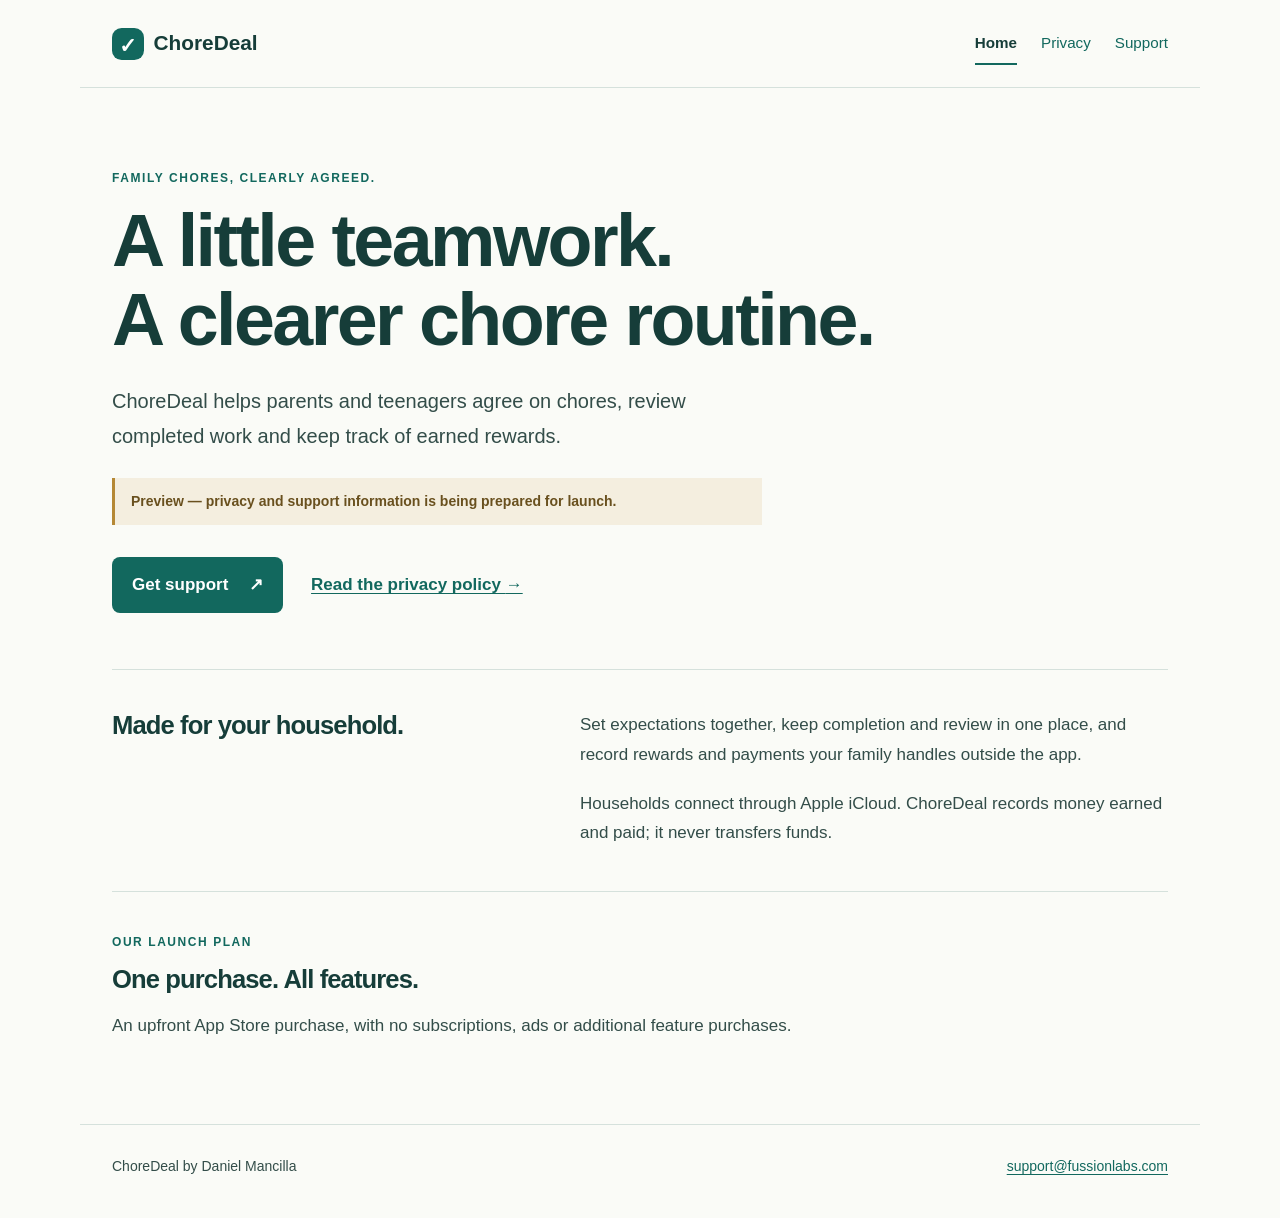
==== docs/index.html @ 33dbc9fd "added pages" ====
<!doctype html>
<html lang="en">
<head>
  <meta charset="utf-8">
  <meta name="viewport" content="width=device-width, initial-scale=1">
  <meta name="description" content="ChoreDeal privacy and support information for families.">
  <meta name="robots" content="noindex">
  <title>Family chores &amp; rewards · ChoreDeal</title>
  <link rel="stylesheet" href="styles.css">
</head>
<body>
  <a class="skip" href="#main">Skip to content</a>
  <header class="site-header">
    <a class="brand" href="index.html"><span class="brand-mark" aria-hidden="true">✓</span>ChoreDeal</a>
    <nav aria-label="Main navigation"><a href="index.html" aria-current="page">Home</a><a href="privacy.html">Privacy</a><a href="support.html">Support</a></nav>
  </header>
  <main id="main" class="home">
    <section class="hero">
  <p class="eyebrow">Family chores, clearly agreed.</p>
  <h1>A little teamwork.<br>A clearer chore routine.</h1>
  <p class="intro">ChoreDeal helps parents and teenagers agree on chores, review completed work and keep track of earned rewards.</p>
  <p class="draft"><strong>Preview — privacy and support information is being prepared for launch.</strong></p>
  <div class="actions"><a class="button" href="support.html">Get support <span aria-hidden="true">↗</span></a><a class="text-link" href="privacy.html">Read the privacy policy <span aria-hidden="true">→</span></a></div>
</section>
<section class="overview" aria-labelledby="together">
  <h2 id="together">Made for your household.</h2>
  <div><p>Set expectations together, keep completion and review in one place, and record rewards and payments your family handles outside the app.</p><p>Households connect through Apple iCloud. ChoreDeal records money earned and paid; it never transfers funds.</p></div>
</section>
<section class="purchase" aria-labelledby="purchase"><p class="eyebrow">Our launch plan</p><h2 id="purchase">One purchase. All features.</h2><p>An upfront App Store purchase, with no subscriptions, ads or additional feature purchases.</p></section>
  </main>
  <footer class="site-footer"><p>ChoreDeal by Daniel Mancilla</p><a href="mailto:support@fussionlabs.com">support@fussionlabs.com</a></footer>
</body>
</html>
---- docs/styles.css ----
:root { color-scheme: light; --ink: #163d39; --text: #334d49; --teal: #12685e; --line: #d5e1dc; --paper: #fafbf7; }
* { box-sizing: border-box; }
html { scroll-padding-top: 2rem; }
body { margin: 0; background: var(--paper); color: var(--text); font: 1.0625rem/1.75 -apple-system, BlinkMacSystemFont, "Segoe UI", sans-serif; }
a { color: var(--teal); text-underline-offset: .2em; overflow-wrap: anywhere; }
a:hover { text-decoration-thickness: 2px; }
a:focus-visible { outline: 3px solid #9b540f; outline-offset: 5px; border-radius: 2px; }
.skip { position: absolute; left: 1rem; top: -6rem; padding: .7rem 1rem; background: white; z-index: 2; }
.skip:focus { top: .5rem; }
.site-header, .site-footer { max-width: 1120px; margin: auto; padding: 1.5rem 2rem; display: flex; align-items: center; justify-content: space-between; gap: 1rem; }
.site-header { border-bottom: 1px solid var(--line); }
.brand { display: inline-flex; gap: .6rem; align-items: center; color: var(--ink); font-size: 1.3rem; font-weight: 750; text-decoration: none; }
.brand-mark { background: var(--teal); color: white; width: 2rem; height: 2rem; display: grid; place-items: center; border-radius: .6rem; }
nav { display: flex; flex-wrap: wrap; gap: 1.5rem; font-size: .95rem; }
nav a { text-decoration: none; padding: .4rem 0; }
nav a[aria-current] { color: var(--ink); font-weight: 700; box-shadow: 0 2px var(--teal); }
main { margin: auto; }
.document { max-width: 800px; padding: 3.5rem 2rem 5rem; }
h1, h2 { color: var(--ink); line-height: 1.2; letter-spacing: -.035em; }
h1 { font-size: clamp(2.3rem, 6vw, 3.5rem); margin: .5rem 0 1.5rem; font-weight: 750; }
h2 { font-size: 1.6rem; margin: 2.5rem 0 1rem; }
p { margin: 0 0 1.2rem; }
li { margin: .7rem 0; }
ul { padding-left: 1.4rem; }
.eyebrow { color: var(--teal); text-transform: uppercase; letter-spacing: .13em; font-size: .75rem; font-weight: 750; margin-bottom: .7rem; }
.draft { background: #f4eedf; color: #69501e; border-left: 3px solid #b58835; padding: .8rem 1rem; font-size: .875rem; line-height: 1.6; margin: 1.5rem 0 2rem; }
.home { max-width: 1120px; padding: 0 2rem 4rem; }
.hero { padding: 5rem 0 3.5rem; max-width: 850px; }
.hero h1 { font-size: clamp(2.6rem, 6.7vw, 4.6rem); line-height: 1.08; }
.intro { max-width: 650px; font-size: 1.25rem; }
.hero .draft { max-width: 650px; }
.actions { display: flex; gap: 1.75rem; flex-wrap: wrap; align-items: center; }
.button { padding: .8rem 1.25rem; background: var(--teal); color: white; border-radius: .5rem; font-weight: 650; text-decoration: none; }
.button span { padding-left: 1rem; }
.text-link { font-weight: 650; }
.overview { border-top: 1px solid var(--line); padding: 2.5rem 0 1.5rem; display: grid; grid-template-columns: 1fr 1.4fr; gap: 3rem; }
.overview h2 { margin: 0; }
.purchase { border-top: 1px solid var(--line); padding-top: 2.5rem; }
.purchase h2 { margin: 0 0 1rem; }
.site-footer { border-top: 1px solid var(--line); font-size: .875rem; padding-top: 1.8rem; padding-bottom: 2.5rem; flex-wrap: wrap; }
.site-footer p { margin: 0; }
@media (max-width: 600px) {
  .site-header { align-items: flex-start; flex-direction: column; padding: 1.25rem; }
  nav { gap: 1.6rem; }
  .home { padding: 0 1.25rem 3rem; }
  .hero { padding: 3rem 0; }
  .document { padding: 2.5rem 1.25rem 3rem; }
  .overview { grid-template-columns: 1fr; gap: 1rem; }
  .site-footer { padding: 1.5rem 1.25rem; }
}
@media print {
  body { background: white; color: black; font-size: 11pt; }
  .site-header, .skip, .site-footer { display: none; }
  .document { max-width: none; padding: 0; }
  h2 { break-after: avoid; }
  a { color: inherit; }
}
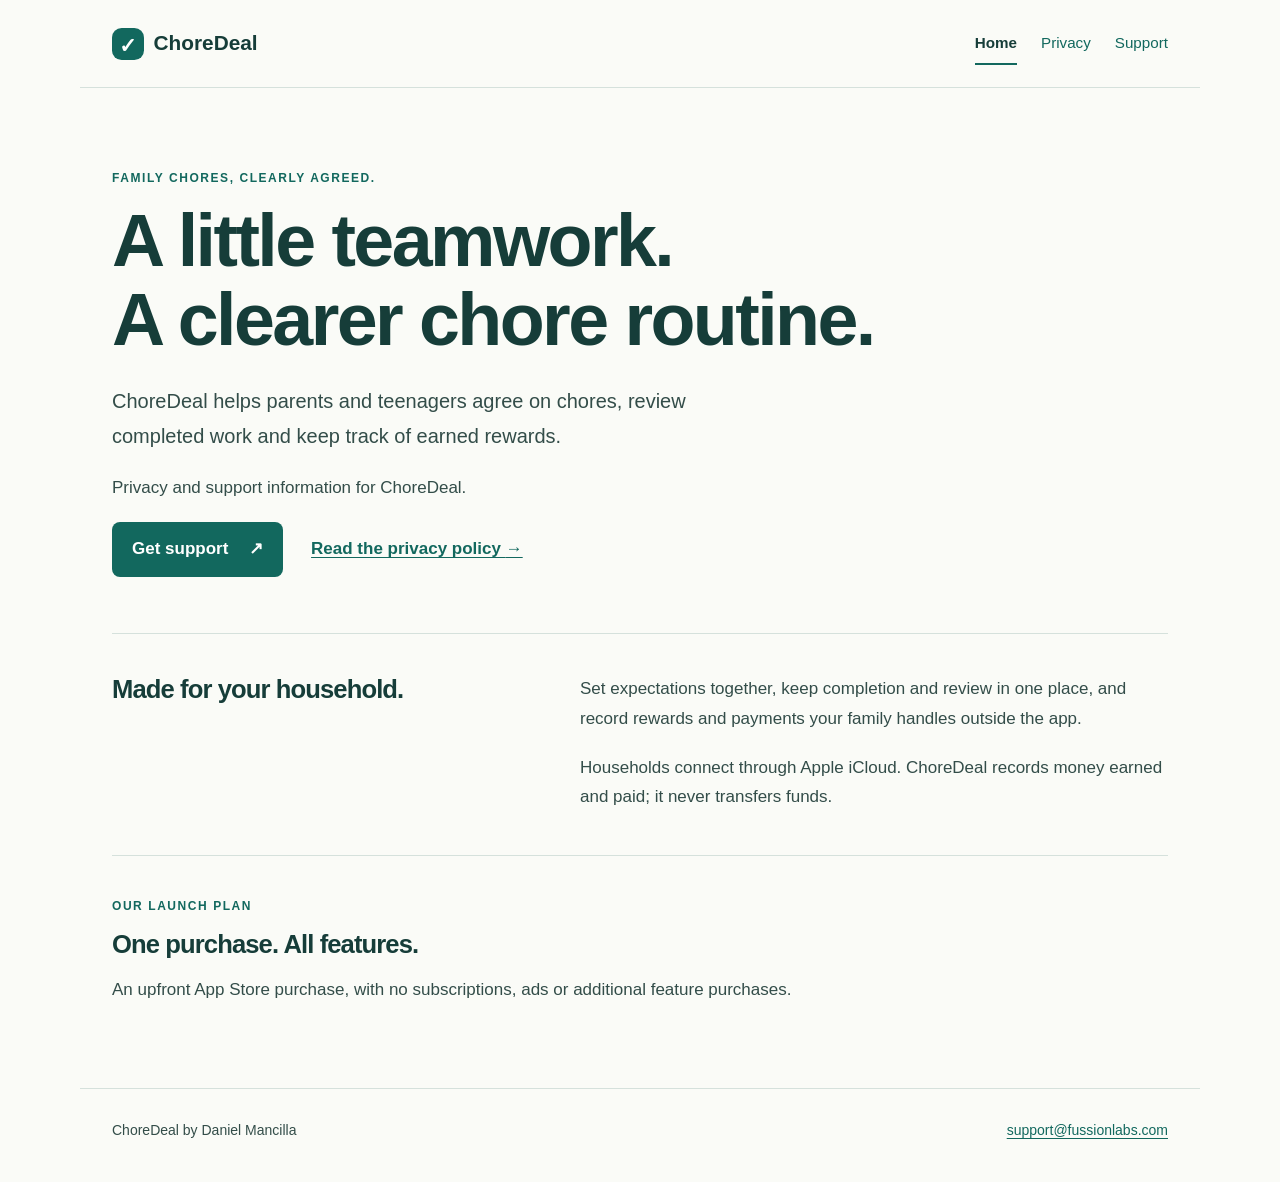
==== commit c60a2c9c: "updated pages" ====
--- a/docs/index.html
+++ b/docs/index.html
@@ -4,7 +4,6 @@
   <meta charset="utf-8">
   <meta name="viewport" content="width=device-width, initial-scale=1">
   <meta name="description" content="ChoreDeal privacy and support information for families.">
-  <meta name="robots" content="noindex">
   <title>Family chores &amp; rewards · ChoreDeal</title>
   <link rel="stylesheet" href="styles.css">
 </head>
@@ -19,7 +18,7 @@
   <p class="eyebrow">Family chores, clearly agreed.</p>
   <h1>A little teamwork.<br>A clearer chore routine.</h1>
   <p class="intro">ChoreDeal helps parents and teenagers agree on chores, review completed work and keep track of earned rewards.</p>
-  <p class="draft"><strong>Preview — privacy and support information is being prepared for launch.</strong></p>
+  <p>Privacy and support information for ChoreDeal.</p>
   <div class="actions"><a class="button" href="support.html">Get support <span aria-hidden="true">↗</span></a><a class="text-link" href="privacy.html">Read the privacy policy <span aria-hidden="true">→</span></a></div>
 </section>
 <section class="overview" aria-labelledby="together">
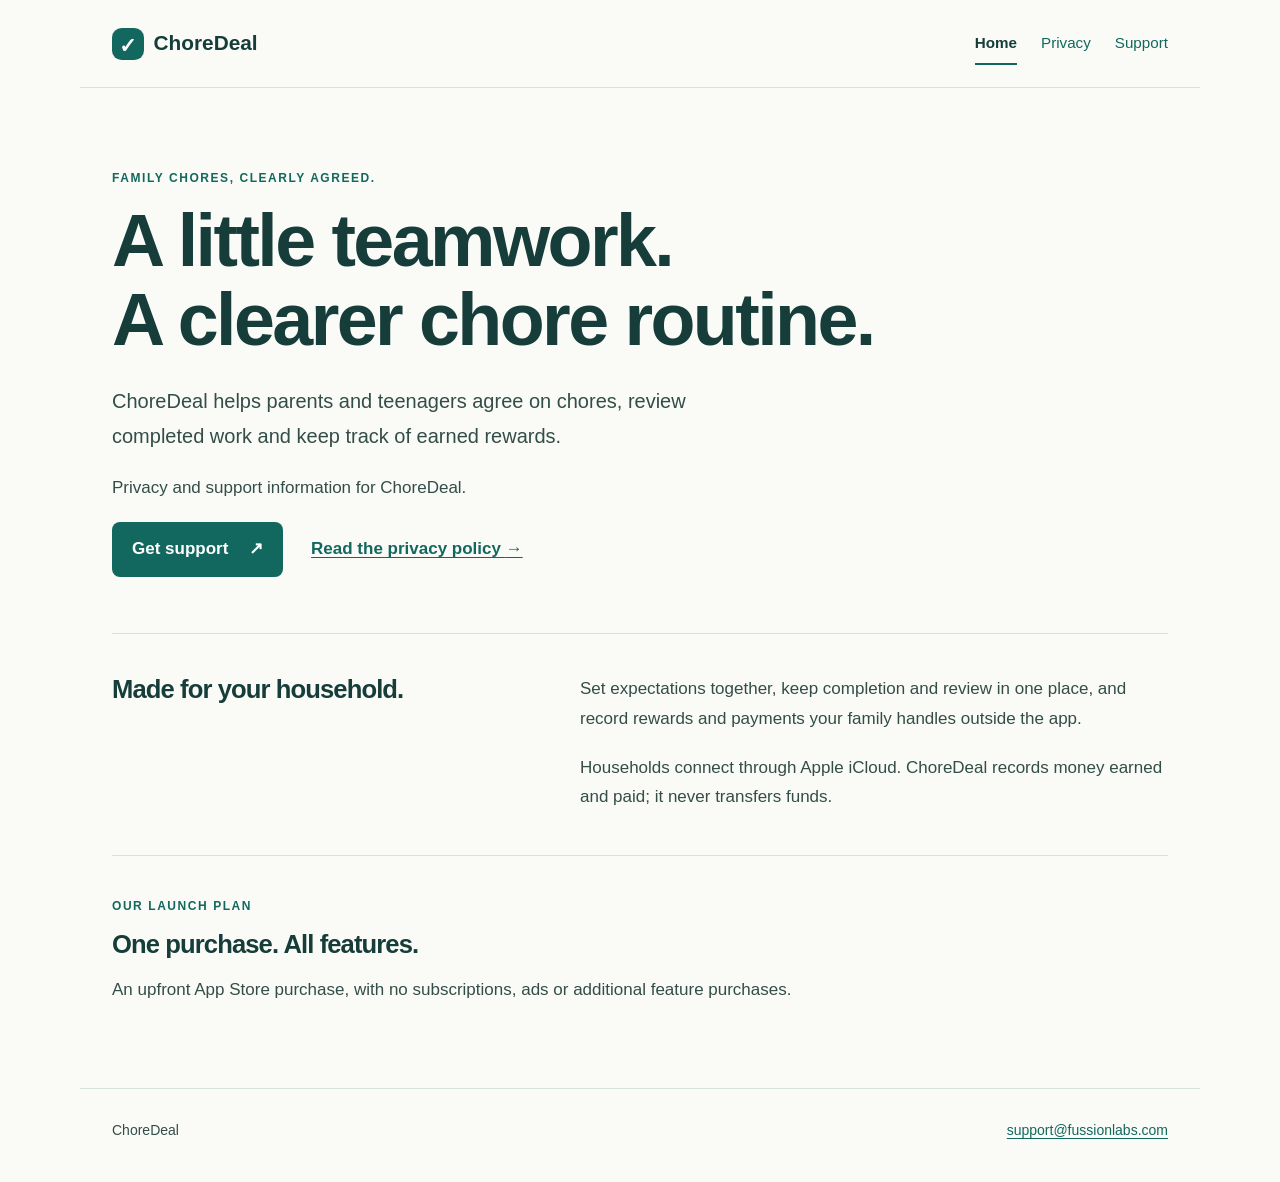
==== commit cb4803f7: "updated pages" ====
--- a/docs/index.html
+++ b/docs/index.html
@@ -27,6 +27,6 @@
 </section>
 <section class="purchase" aria-labelledby="purchase"><p class="eyebrow">Our launch plan</p><h2 id="purchase">One purchase. All features.</h2><p>An upfront App Store purchase, with no subscriptions, ads or additional feature purchases.</p></section>
   </main>
-  <footer class="site-footer"><p>ChoreDeal by Daniel Mancilla</p><a href="mailto:support@fussionlabs.com">support@fussionlabs.com</a></footer>
+  <footer class="site-footer"><p>ChoreDeal</p><a href="mailto:support@fussionlabs.com">support@fussionlabs.com</a></footer>
 </body>
 </html>
